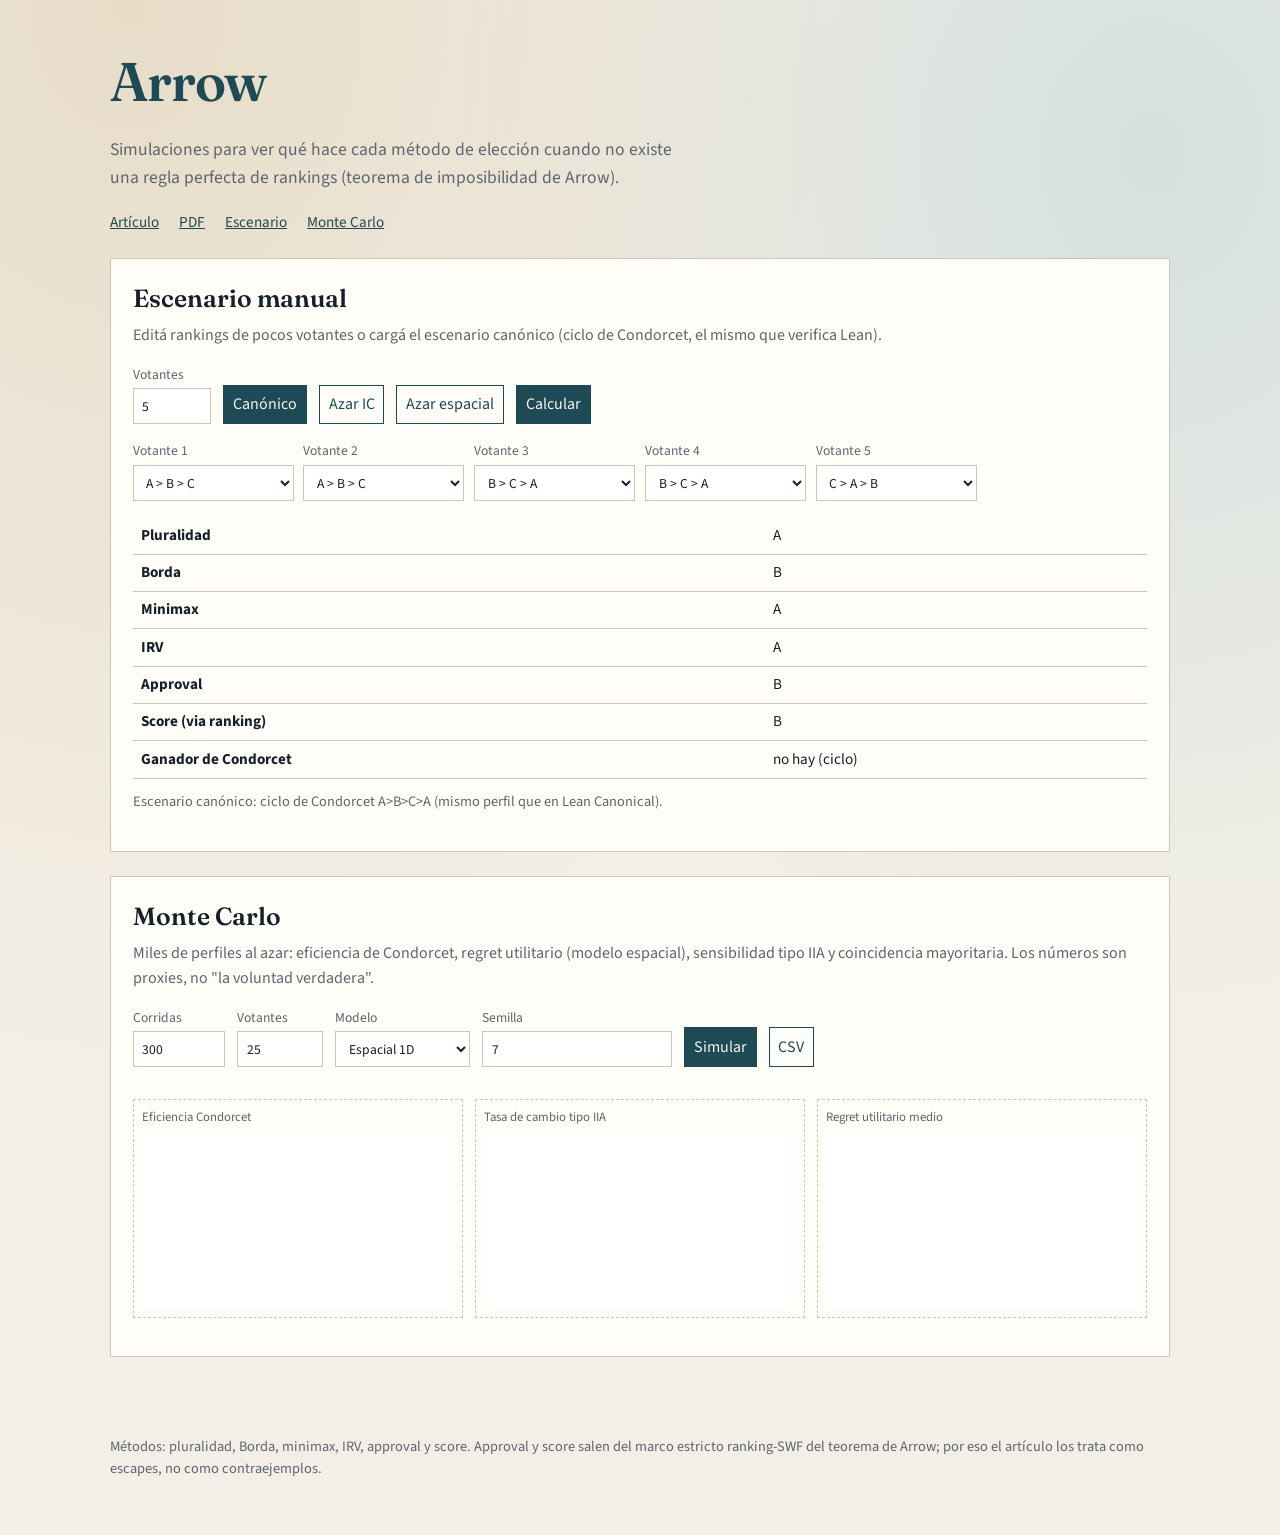
==== web/index.html @ cb9a594c "feat: add Arrow dissemination project with Lean and simulations Article, pedagogical Lean formalizat" ====
<!DOCTYPE html>
<html lang="es">
  <head>
    <meta charset="utf-8" />
    <meta name="viewport" content="width=device-width, initial-scale=1" />
    <title>Arrow - simulaciones de agregación</title>
    <link rel="preconnect" href="https://fonts.googleapis.com" />
    <link rel="preconnect" href="https://fonts.gstatic.com" crossorigin />
    <link
      href="https://fonts.googleapis.com/css2?family=Fraunces:opsz,wght@9..144,500;9..144,650&family=Source+Sans+3:wght@400;600&display=swap"
      rel="stylesheet"
    />
    <link rel="stylesheet" href="css/style.css" />
  </head>
  <body>
    <header class="site-header">
      <p class="brand">Arrow</p>
      <p class="tagline">
        Simulaciones para ver qué hace cada método de elección cuando no existe
        una regla perfecta de rankings (teorema de imposibilidad de Arrow).
      </p>
      <nav class="nav">
        <a href="articulo.html">Artículo</a>
        <a href="articulo.pdf">PDF</a>
        <a href="#manual">Escenario</a>
        <a href="#monte">Monte Carlo</a>
      </nav>
    </header>

    <main>
      <section class="panel" id="manual">
        <h2>Escenario manual</h2>
        <p class="lede">
          Editá rankings de pocos votantes o cargá el escenario canónico (ciclo
          de Condorcet, el mismo que verifica Lean).
        </p>
        <div class="controls">
          <label class="field"
            >Votantes
            <input id="nVotersManual" type="number" min="2" max="12" value="5" />
          </label>
          <button type="button" id="btnCanonical">Canónico</button>
          <button type="button" class="secondary" id="btnRandomIc">Azar IC</button>
          <button type="button" class="secondary" id="btnRandomSpatial">Azar espacial</button>
          <button type="button" id="btnManual">Calcular</button>
        </div>
        <div id="manualEditors"></div>
        <div id="results"></div>
        <p class="note" id="scenarioNote"></p>
      </section>

      <section class="panel" id="monte">
        <h2>Monte Carlo</h2>
        <p class="lede">
          Miles de perfiles al azar: eficiencia de Condorcet, regret utilitario
          (modelo espacial), sensibilidad tipo IIA y coincidencia mayoritaria.
          Los números son proxies, no "la voluntad verdadera".
        </p>
        <div class="controls">
          <label class="field"
            >Corridas
            <input id="nRuns" type="number" min="50" max="2000" value="300" />
          </label>
          <label class="field"
            >Votantes
            <input id="nVoters" type="number" min="5" max="101" value="25" />
          </label>
          <label class="field"
            >Modelo
            <select id="model">
              <option value="spatial">Espacial 1D</option>
              <option value="ic">Impartial culture</option>
            </select>
          </label>
          <label class="field"
            >Semilla
            <input id="seed" type="number" value="7" />
          </label>
          <button type="button" id="btnMonte">Simular</button>
          <button type="button" class="secondary" id="btnCsv">CSV</button>
        </div>
        <table id="monteTable"></table>
        <div class="charts">
          <figure>
            <figcaption>Eficiencia Condorcet</figcaption>
            <canvas id="chartCondorcet" width="320" height="180"></canvas>
          </figure>
          <figure>
            <figcaption>Tasa de cambio tipo IIA</figcaption>
            <canvas id="chartIia" width="320" height="180"></canvas>
          </figure>
          <figure>
            <figcaption>Regret utilitario medio</figcaption>
            <canvas id="chartRegret" width="320" height="180"></canvas>
          </figure>
        </div>
        <p class="note" id="monteNote"></p>
      </section>
    </main>

    <footer class="site-footer">
      <p>
        Métodos: pluralidad, Borda, minimax, IRV, approval y score. Approval y
        score salen del marco estricto ranking-SWF del teorema de Arrow; por eso
        el artículo los trata como escapes, no como contraejemplos.
      </p>
    </footer>

    <script type="module" src="js/ui.js"></script>
  </body>
</html>
---- web/css/style.css ----
:root {
  --ink: #14212b;
  --paper: #f3efe6;
  --panel: #fffdf8;
  --accent: #1c4b56;
  --accent-2: #b85c38;
  --line: #cfc6b6;
  --muted: #5c6670;
  --font-display: "Fraunces", "Iowan Old Style", Georgia, serif;
  --font-body: "Source Sans 3", "Source Sans Pro", "Segoe UI", sans-serif;
}

* {
  box-sizing: border-box;
}

html {
  color: var(--ink);
  background:
    radial-gradient(ellipse at 10% 0%, #e7dcc8 0%, transparent 50%),
    radial-gradient(ellipse at 90% 10%, #d5e0df 0%, transparent 45%),
    var(--paper);
  font-family: var(--font-body);
  line-height: 1.55;
}

body {
  margin: 0;
  min-height: 100vh;
}

a {
  color: var(--accent);
}

.site-header {
  padding: 2.5rem 1.25rem 1.5rem;
  max-width: 1100px;
  margin: 0 auto;
}

.brand {
  font-family: var(--font-display);
  font-weight: 600;
  font-size: clamp(2.2rem, 5vw, 3.4rem);
  letter-spacing: -0.02em;
  margin: 0;
  color: var(--accent);
}

.tagline {
  max-width: 36rem;
  margin: 0.75rem 0 0;
  color: var(--muted);
  font-size: 1.1rem;
}

.nav {
  display: flex;
  flex-wrap: wrap;
  gap: 0.75rem 1.25rem;
  margin-top: 1.25rem;
  font-size: 0.95rem;
}

main {
  max-width: 1100px;
  margin: 0 auto;
  padding: 0 1.25rem 3rem;
  display: grid;
  gap: 1.5rem;
}

section.panel {
  background: var(--panel);
  border: 1px solid var(--line);
  padding: 1.25rem 1.35rem 1.5rem;
}

section.panel h2 {
  font-family: var(--font-display);
  font-weight: 600;
  font-size: 1.55rem;
  margin: 0 0 0.35rem;
}

section.panel .lede {
  color: var(--muted);
  margin: 0 0 1rem;
}

.controls {
  display: flex;
  flex-wrap: wrap;
  gap: 0.6rem 0.75rem;
  align-items: end;
  margin-bottom: 1rem;
}

label.field {
  display: grid;
  gap: 0.2rem;
  font-size: 0.85rem;
  color: var(--muted);
}

input,
select,
button {
  font: inherit;
  padding: 0.4rem 0.55rem;
  border: 1px solid var(--line);
  background: #fff;
  color: var(--ink);
}

button {
  background: var(--accent);
  color: #f7f3ea;
  border-color: var(--accent);
  cursor: pointer;
}

button.secondary {
  background: transparent;
  color: var(--accent);
}

button:hover {
  filter: brightness(1.05);
}

#manualEditors {
  display: grid;
  grid-template-columns: repeat(auto-fill, minmax(160px, 1fr));
  gap: 0.6rem;
  margin-bottom: 1rem;
}

.rank-label {
  display: grid;
  gap: 0.25rem;
  font-size: 0.85rem;
  color: var(--muted);
}

.results-table,
#monteTable {
  width: 100%;
  border-collapse: collapse;
  font-size: 0.95rem;
}

.results-table th,
.results-table td,
#monteTable th,
#monteTable td {
  text-align: left;
  padding: 0.4rem 0.5rem;
  border-bottom: 1px solid var(--line);
}

.charts {
  display: grid;
  grid-template-columns: repeat(auto-fit, minmax(240px, 1fr));
  gap: 0.75rem;
  margin-top: 1rem;
}

.charts figure {
  margin: 0;
  padding: 0.5rem;
  border: 1px dashed var(--line);
}

.charts figcaption {
  font-size: 0.8rem;
  color: var(--muted);
  margin-bottom: 0.35rem;
}

canvas {
  width: 100%;
  height: auto;
  display: block;
  background: #fff;
}

.note {
  font-size: 0.9rem;
  color: var(--muted);
  margin-top: 0.75rem;
}

.site-footer {
  max-width: 1100px;
  margin: 0 auto;
  padding: 1rem 1.25rem 2.5rem;
  color: var(--muted);
  font-size: 0.9rem;
}

@media (max-width: 600px) {
  .brand {
    font-size: 2rem;
  }
}
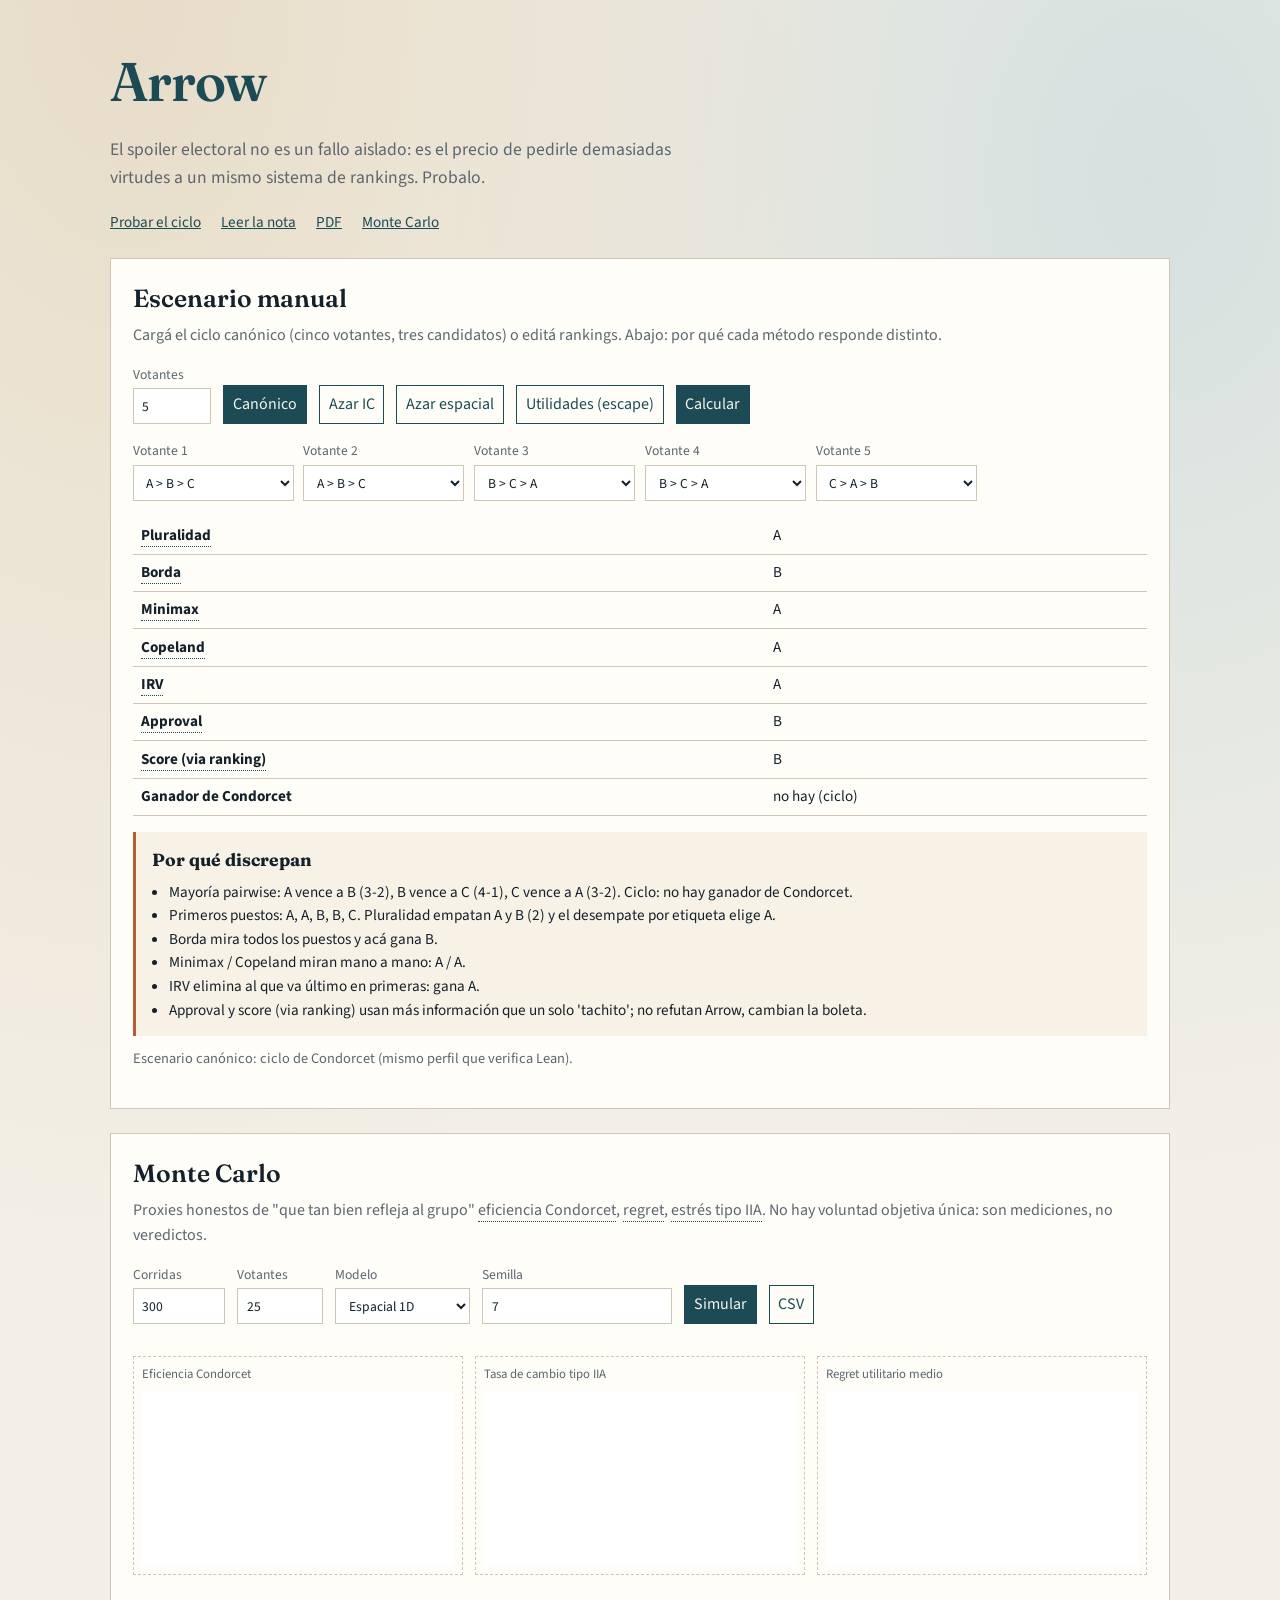
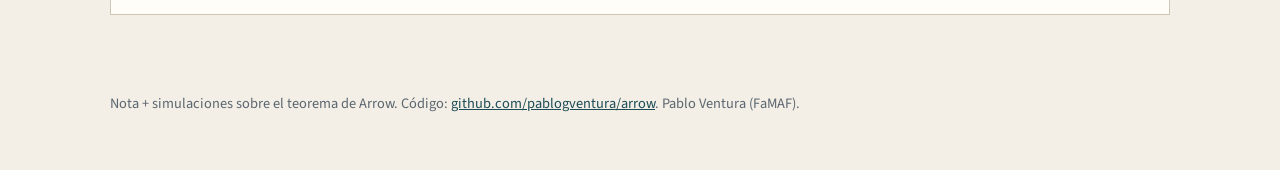
==== commit 2226ae5e: "feat: polish for Gato pitch with note, Copeland, and Lean contagion Rewrite the article as a spoiler" ====
--- a/web/index.html
+++ b/web/index.html
@@ -3,7 +3,7 @@
   <head>
     <meta charset="utf-8" />
     <meta name="viewport" content="width=device-width, initial-scale=1" />
-    <title>Arrow - simulaciones de agregación</title>
+    <title>Arrow - el spoiler no es un bug raro</title>
     <link rel="preconnect" href="https://fonts.googleapis.com" />
     <link rel="preconnect" href="https://fonts.gstatic.com" crossorigin />
     <link
@@ -16,13 +16,13 @@
     <header class="site-header">
       <p class="brand">Arrow</p>
       <p class="tagline">
-        Simulaciones para ver qué hace cada método de elección cuando no existe
-        una regla perfecta de rankings (teorema de imposibilidad de Arrow).
+        El spoiler electoral no es un fallo aislado: es el precio de pedirle
+        demasiadas virtudes a un mismo sistema de rankings. Probalo.
       </p>
       <nav class="nav">
-        <a href="articulo.html">Artículo</a>
+        <a href="#manual">Probar el ciclo</a>
+        <a href="articulo.html">Leer la nota</a>
         <a href="articulo.pdf">PDF</a>
-        <a href="#manual">Escenario</a>
         <a href="#monte">Monte Carlo</a>
       </nav>
     </header>
@@ -31,8 +31,8 @@
       <section class="panel" id="manual">
         <h2>Escenario manual</h2>
         <p class="lede">
-          Editá rankings de pocos votantes o cargá el escenario canónico (ciclo
-          de Condorcet, el mismo que verifica Lean).
+          Cargá el ciclo canónico (cinco votantes, tres candidatos) o editá
+          rankings. Abajo: por qué cada método responde distinto.
         </p>
         <div class="controls">
           <label class="field"
@@ -42,19 +42,24 @@
           <button type="button" id="btnCanonical">Canónico</button>
           <button type="button" class="secondary" id="btnRandomIc">Azar IC</button>
           <button type="button" class="secondary" id="btnRandomSpatial">Azar espacial</button>
+          <button type="button" class="secondary" id="btnUtils">Utilidades (escape)</button>
           <button type="button" id="btnManual">Calcular</button>
         </div>
         <div id="manualEditors"></div>
+        <div id="utilsPanel" class="utils-panel" hidden></div>
         <div id="results"></div>
+        <div id="canonicalExplain" class="explain"></div>
         <p class="note" id="scenarioNote"></p>
       </section>
 
       <section class="panel" id="monte">
         <h2>Monte Carlo</h2>
         <p class="lede">
-          Miles de perfiles al azar: eficiencia de Condorcet, regret utilitario
-          (modelo espacial), sensibilidad tipo IIA y coincidencia mayoritaria.
-          Los números son proxies, no "la voluntad verdadera".
+          Proxies honestos de "que tan bien refleja al grupo"
+          <span class="tip" title="Cuando existe alguien que gana todos los mano a mano, cuántas veces lo elige el método.">eficiencia Condorcet</span>,
+          <span class="tip" title="En el modelo espacial, cuánto se pierde frente a maximizar la suma de utilidades.">regret</span>,
+          <span class="tip" title="Qué tan seguido cambia el ganador al meter un candidato spoiler.">estrés tipo IIA</span>.
+          No hay voluntad objetiva única: son mediciones, no veredictos.
         </p>
         <div class="controls">
           <label class="field"
@@ -100,9 +105,9 @@
 
     <footer class="site-footer">
       <p>
-        Métodos: pluralidad, Borda, minimax, IRV, approval y score. Approval y
-        score salen del marco estricto ranking-SWF del teorema de Arrow; por eso
-        el artículo los trata como escapes, no como contraejemplos.
+        Nota + simulaciones sobre el teorema de Arrow. Código:
+        <a href="https://github.com/pablogventura/arrow">github.com/pablogventura/arrow</a>.
+        Pablo Ventura (FaMAF).
       </p>
     </footer>
 
--- a/web/css/style.css
+++ b/web/css/style.css
@@ -192,6 +192,35 @@
   margin-top: 0.75rem;
 }
 
+.tip {
+  border-bottom: 1px dotted var(--accent);
+  cursor: help;
+}
+
+.explain {
+  margin-top: 1rem;
+  padding: 0.85rem 1rem;
+  background: #f7f1e6;
+  border-left: 3px solid var(--accent-2);
+  font-size: 0.95rem;
+}
+
+.explain h3 {
+  font-family: var(--font-display);
+  margin: 0 0 0.5rem;
+  font-size: 1.1rem;
+}
+
+.explain ul {
+  margin: 0;
+  padding-left: 1.1rem;
+}
+
+.utils-panel {
+  margin: 0.75rem 0 1rem;
+  overflow-x: auto;
+}
+
 .site-footer {
   max-width: 1100px;
   margin: 0 auto;
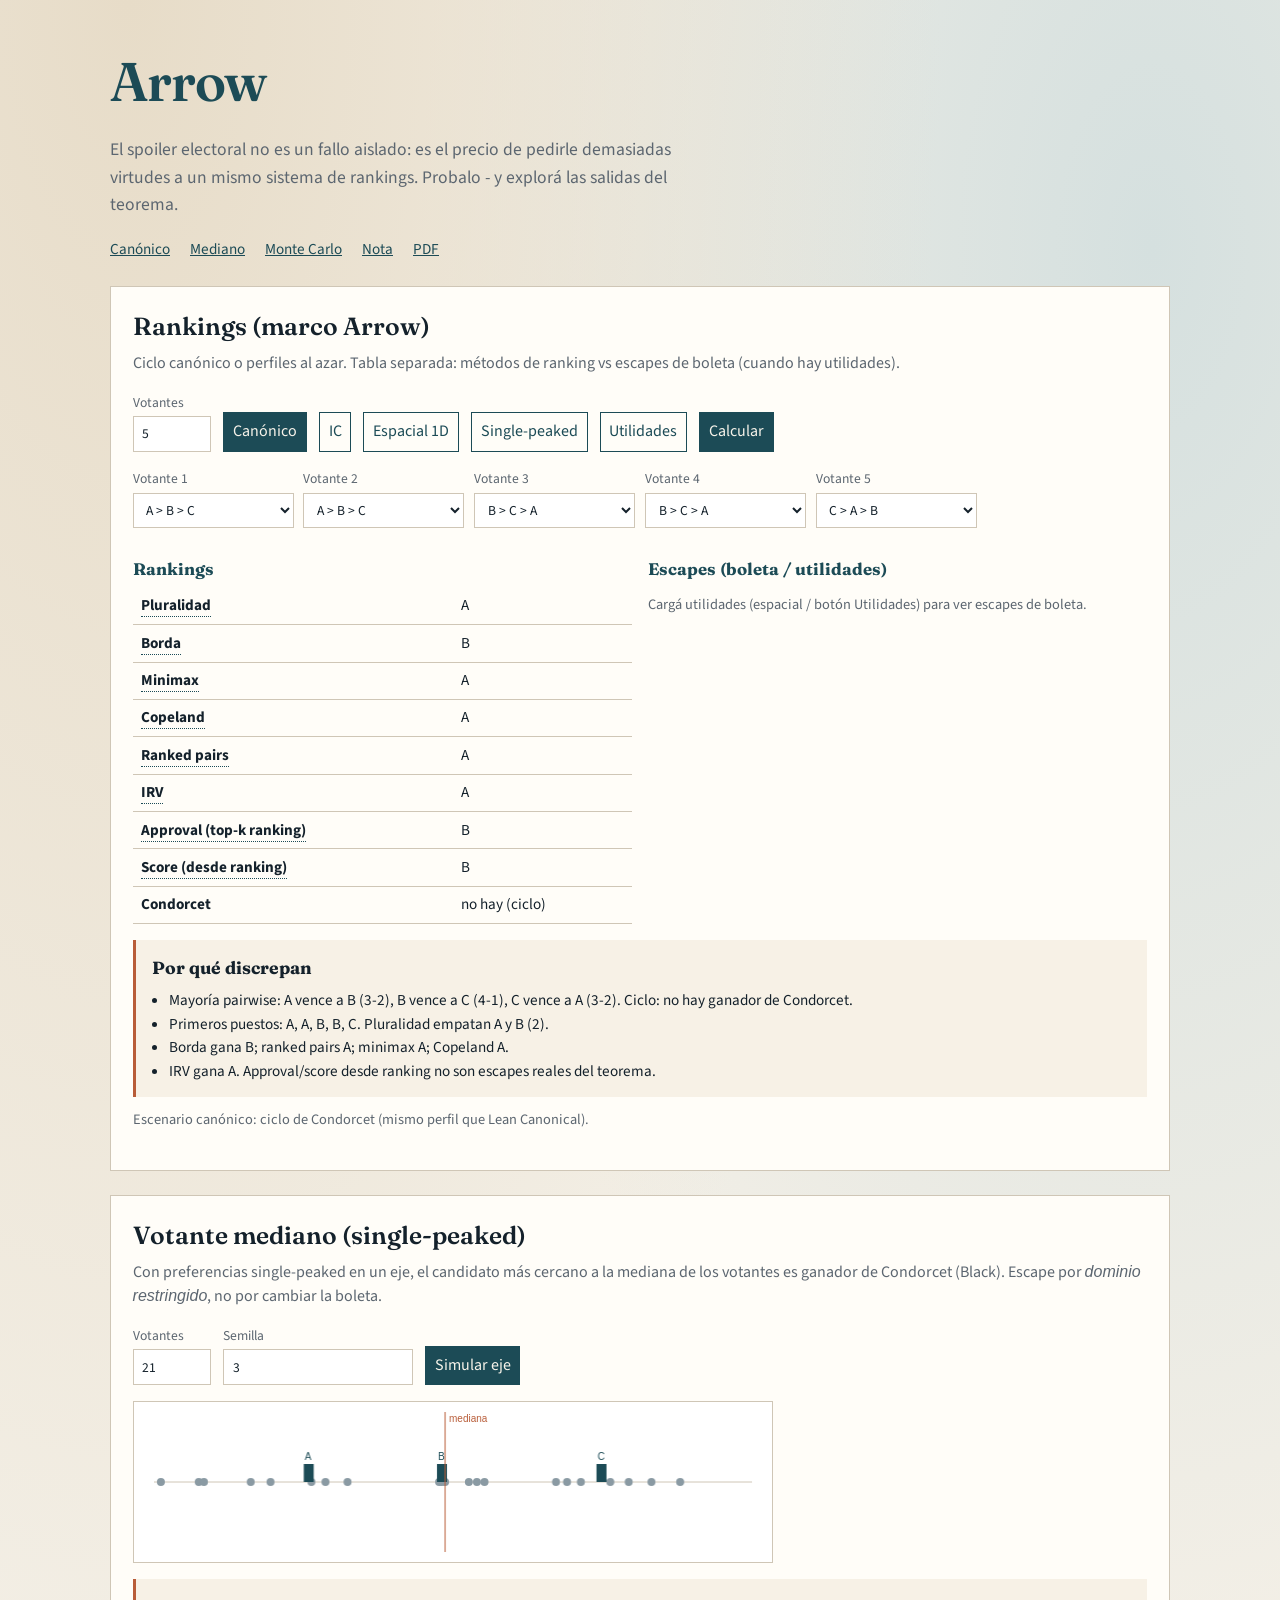
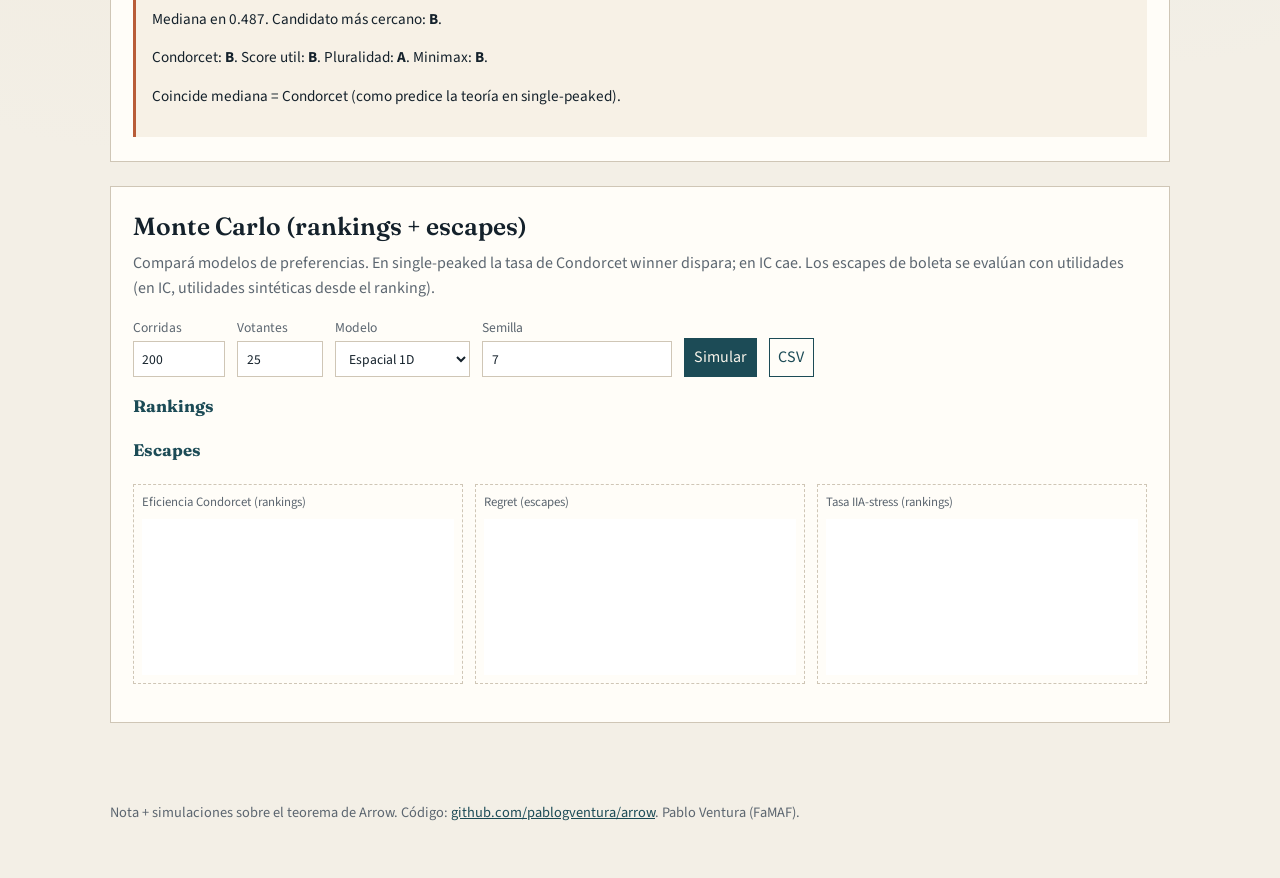
==== commit c035b0dd: "feat: maximal Arrow escapes with simulations and long note Add MJ, STAR, ranked pairs, utility ballo" ====
--- a/web/index.html
+++ b/web/index.html
@@ -17,22 +17,24 @@
       <p class="brand">Arrow</p>
       <p class="tagline">
         El spoiler electoral no es un fallo aislado: es el precio de pedirle
-        demasiadas virtudes a un mismo sistema de rankings. Probalo.
+        demasiadas virtudes a un mismo sistema de rankings. Probalo - y explorá
+        las salidas del teorema.
       </p>
       <nav class="nav">
-        <a href="#manual">Probar el ciclo</a>
-        <a href="articulo.html">Leer la nota</a>
+        <a href="#manual">Canónico</a>
+        <a href="#median">Mediano</a>
+        <a href="#monte">Monte Carlo</a>
+        <a href="articulo.html">Nota</a>
         <a href="articulo.pdf">PDF</a>
-        <a href="#monte">Monte Carlo</a>
       </nav>
     </header>
 
     <main>
       <section class="panel" id="manual">
-        <h2>Escenario manual</h2>
+        <h2>Rankings (marco Arrow)</h2>
         <p class="lede">
-          Cargá el ciclo canónico (cinco votantes, tres candidatos) o editá
-          rankings. Abajo: por qué cada método responde distinto.
+          Ciclo canónico o perfiles al azar. Tabla separada: métodos de ranking
+          vs escapes de boleta (cuando hay utilidades).
         </p>
         <div class="controls">
           <label class="field"
@@ -40,31 +42,61 @@
             <input id="nVotersManual" type="number" min="2" max="12" value="5" />
           </label>
           <button type="button" id="btnCanonical">Canónico</button>
-          <button type="button" class="secondary" id="btnRandomIc">Azar IC</button>
-          <button type="button" class="secondary" id="btnRandomSpatial">Azar espacial</button>
-          <button type="button" class="secondary" id="btnUtils">Utilidades (escape)</button>
+          <button type="button" class="secondary" id="btnRandomIc">IC</button>
+          <button type="button" class="secondary" id="btnRandomSpatial">Espacial 1D</button>
+          <button type="button" class="secondary" id="btnRandomPeaked">Single-peaked</button>
+          <button type="button" class="secondary" id="btnUtils">Utilidades</button>
           <button type="button" id="btnManual">Calcular</button>
         </div>
         <div id="manualEditors"></div>
         <div id="utilsPanel" class="utils-panel" hidden></div>
-        <div id="results"></div>
+        <div class="split-results">
+          <div>
+            <h3 class="subhead">Rankings</h3>
+            <div id="resultsRanking"></div>
+          </div>
+          <div>
+            <h3 class="subhead">Escapes (boleta / utilidades)</h3>
+            <div id="resultsEscape"></div>
+          </div>
+        </div>
         <div id="canonicalExplain" class="explain"></div>
         <p class="note" id="scenarioNote"></p>
       </section>
 
+      <section class="panel" id="median">
+        <h2>Votante mediano (single-peaked)</h2>
+        <p class="lede">
+          Con preferencias single-peaked en un eje, el candidato más cercano a la
+          mediana de los votantes es ganador de Condorcet (Black). Escape por
+          <em>dominio restringido</em>, no por cambiar la boleta.
+        </p>
+        <div class="controls">
+          <label class="field"
+            >Votantes
+            <input id="nMedian" type="number" min="5" max="99" value="21" />
+          </label>
+          <label class="field"
+            >Semilla
+            <input id="seedMedian" type="number" value="3" />
+          </label>
+          <button type="button" id="btnMedian">Simular eje</button>
+        </div>
+        <canvas id="medianCanvas" width="640" height="160"></canvas>
+        <div id="medianOut" class="explain"></div>
+      </section>
+
       <section class="panel" id="monte">
-        <h2>Monte Carlo</h2>
+        <h2>Monte Carlo (rankings + escapes)</h2>
         <p class="lede">
-          Proxies honestos de "que tan bien refleja al grupo"
-          <span class="tip" title="Cuando existe alguien que gana todos los mano a mano, cuántas veces lo elige el método.">eficiencia Condorcet</span>,
-          <span class="tip" title="En el modelo espacial, cuánto se pierde frente a maximizar la suma de utilidades.">regret</span>,
-          <span class="tip" title="Qué tan seguido cambia el ganador al meter un candidato spoiler.">estrés tipo IIA</span>.
-          No hay voluntad objetiva única: son mediciones, no veredictos.
+          Compará modelos de preferencias. En single-peaked la tasa de Condorcet
+          winner dispara; en IC cae. Los escapes de boleta se evalúan con
+          utilidades (en IC, utilidades sintéticas desde el ranking).
         </p>
         <div class="controls">
           <label class="field"
             >Corridas
-            <input id="nRuns" type="number" min="50" max="2000" value="300" />
+            <input id="nRuns" type="number" min="50" max="2000" value="200" />
           </label>
           <label class="field"
             >Votantes
@@ -73,8 +105,12 @@
           <label class="field"
             >Modelo
             <select id="model">
-              <option value="spatial">Espacial 1D</option>
+              <option value="spatial1d">Espacial 1D</option>
+              <option value="peaked">Single-peaked</option>
+              <option value="peakedNoisy">Peaked + ruido</option>
+              <option value="spatial2d">Espacial 2D</option>
               <option value="ic">Impartial culture</option>
+              <option value="mallows">Mallows</option>
             </select>
           </label>
           <label class="field"
@@ -84,19 +120,23 @@
           <button type="button" id="btnMonte">Simular</button>
           <button type="button" class="secondary" id="btnCsv">CSV</button>
         </div>
-        <table id="monteTable"></table>
+        <p class="note" id="metaNote"></p>
+        <h3 class="subhead">Rankings</h3>
+        <table id="monteTableRank"></table>
+        <h3 class="subhead">Escapes</h3>
+        <table id="monteTableEscape"></table>
         <div class="charts">
           <figure>
-            <figcaption>Eficiencia Condorcet</figcaption>
-            <canvas id="chartCondorcet" width="320" height="180"></canvas>
+            <figcaption>Eficiencia Condorcet (rankings)</figcaption>
+            <canvas id="chartCondorcet" width="360" height="180"></canvas>
           </figure>
           <figure>
-            <figcaption>Tasa de cambio tipo IIA</figcaption>
-            <canvas id="chartIia" width="320" height="180"></canvas>
+            <figcaption>Regret (escapes)</figcaption>
+            <canvas id="chartRegret" width="360" height="180"></canvas>
           </figure>
           <figure>
-            <figcaption>Regret utilitario medio</figcaption>
-            <canvas id="chartRegret" width="320" height="180"></canvas>
+            <figcaption>Tasa IIA-stress (rankings)</figcaption>
+            <canvas id="chartIia" width="360" height="180"></canvas>
           </figure>
         </div>
         <p class="note" id="monteNote"></p>
--- a/web/css/style.css
+++ b/web/css/style.css
@@ -216,9 +216,43 @@
   padding-left: 1.1rem;
 }
 
+.tip {
+  border-bottom: 1px dotted var(--accent);
+  cursor: help;
+}
+
 .utils-panel {
   margin: 0.75rem 0 1rem;
   overflow-x: auto;
+}
+
+.split-results {
+  display: grid;
+  grid-template-columns: 1fr 1fr;
+  gap: 1rem;
+  margin-top: 0.75rem;
+}
+
+.subhead {
+  font-family: var(--font-display);
+  font-size: 1.05rem;
+  margin: 0.75rem 0 0.35rem;
+  color: var(--accent);
+}
+
+#medianCanvas {
+  width: 100%;
+  max-width: 640px;
+  height: auto;
+  background: #fff;
+  border: 1px solid var(--line);
+  margin: 0.5rem 0;
+}
+
+@media (max-width: 800px) {
+  .split-results {
+    grid-template-columns: 1fr;
+  }
 }
 
 .site-footer {
